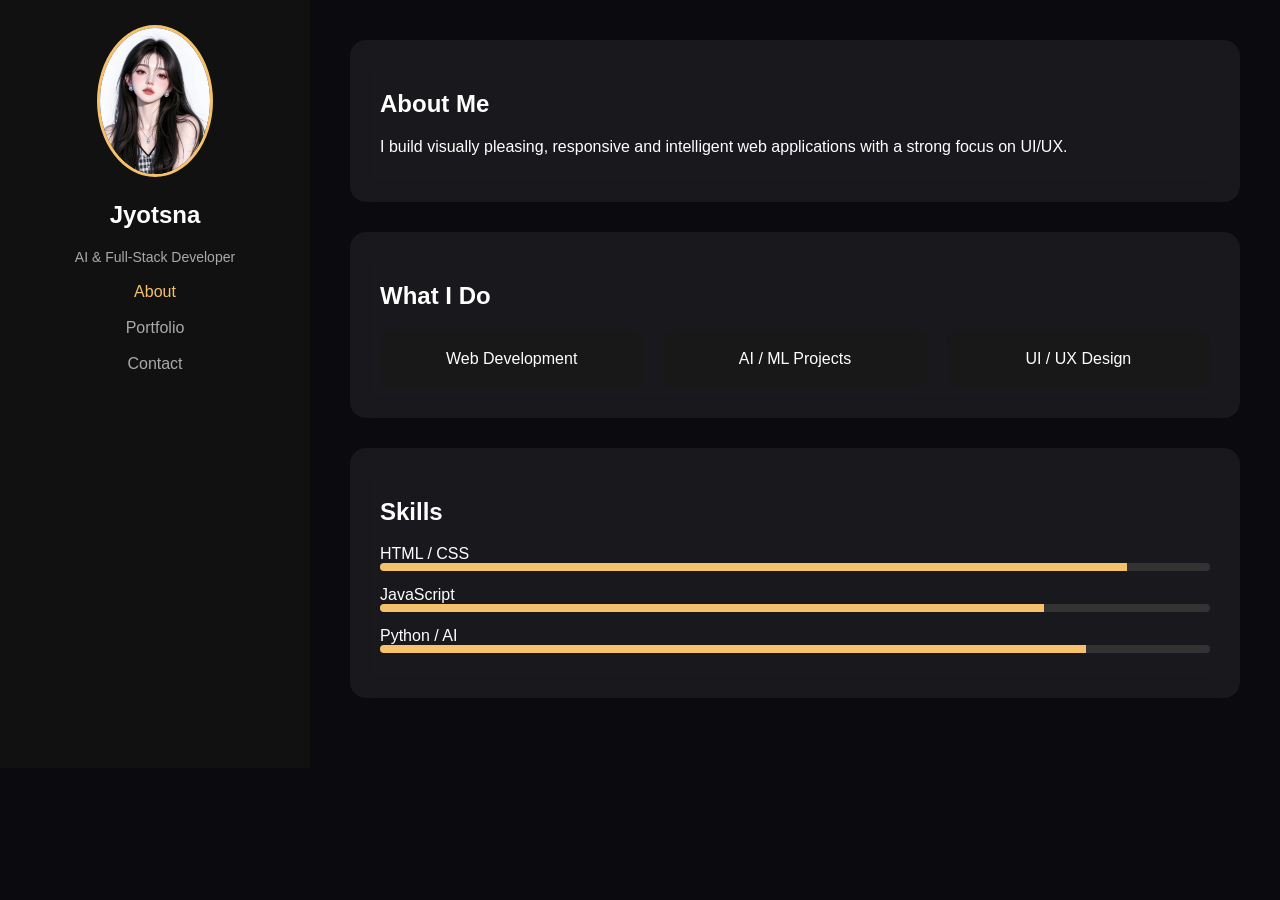
==== index.html @ 209404b4 "Portfolio" ====
<!DOCTYPE html>
<html lang="en">
<head>
<meta charset="UTF-8" />
<meta name="viewport" content="width=device-width, initial-scale=1.0" />
<title>About | Portfolio</title>
<link rel="stylesheet" href="style.css" />
</head>
<body>
<aside class="sidebar">
  <img src="images/profile.jpg" class="avatar" />
  <h2>Jyotsna</h2>
  <p class="role">AI & Full‑Stack Developer</p>
  <nav>
    <a class="active" href="index.html">About</a>
    <a href="projects.html">Portfolio</a>
    <a href="contact.html">Contact</a>
  </nav>
</aside>

<main class="content">
<section class="card glass">
  <h1>About Me</h1>
  <p>I build visually pleasing, responsive and intelligent web applications with a strong focus on UI/UX.</p>
</section>

<section class="card glass">
<h2>What I Do</h2>
<div class="grid">
  <div class="service">Web Development</div>
  <div class="service">AI / ML Projects</div>
  <div class="service">UI / UX Design</div>
</div>
</section>

<section class="card glass">
<h2>Skills</h2>
<div class="skill"><span>HTML / CSS</span><div class="bar"><div style="width:90%"></div></div></div>
<div class="skill"><span>JavaScript</span><div class="bar"><div style="width:80%"></div></div></div>
<div class="skill"><span>Python / AI</span><div class="bar"><div style="width:85%"></div></div></div>
</section>
</main>
</body>
</html>
---- style.css ----
body{margin:0;font-family:Poppins,Arial;background:#0b0b0f;color:#fff;display:flex}
.sidebar{width:260px;background:#111;padding:25px;text-align:center}
.avatar{width:110px;border-radius:50%;border:3px solid #f5c26b}
.role{color:#aaa;font-size:14px}
nav a{display:block;margin:18px 0;color:#aaa;text-decoration:none}
nav a.active{color:#f5c26b}
.content{flex:1;padding:40px}
.card{margin-bottom:30px;padding:30px;border-radius:16px}
.glass{background:rgba(255,255,255,0.06);backdrop-filter:blur(12px)}
.grid{display:grid;grid-template-columns:repeat(auto-fit,minmax(180px,1fr));gap:20px}
.service{padding:20px;background:#181818;border-radius:12px;text-align:center}
.projects{display:grid;grid-template-columns:repeat(auto-fit,minmax(220px,1fr));gap:20px}
.project{padding:40px;text-align:center}
.skill{margin:15px 0}
.bar{height:8px;background:#333;border-radius:5px;overflow:hidden}
.bar div{height:100%;background:#f5c26b}
input,textarea,button{width:100%;margin:10px 0;padding:12px;border-radius:8px;border:none}
button{background:#f5c26b;font-weight:bold}
@media(max-width:768px){body{flex-direction:column}.sidebar{width:100%}}
.project img {
  width: 100%;
  height: 160px;
  object-fit: cover;
  border-radius: 10px;
  margin-bottom: 12px;
}

.project h3 {
  margin: 10px 0 5px;
}

.project p {
  font-size: 14px;
  color: #ccc;
}

.project-link {
  display: inline-block;
  margin-top: 10px;
  color: #f5c26b;
  text-decoration: none;
  font-weight: bold;
}
html {
  scroll-behavior: smooth;
}
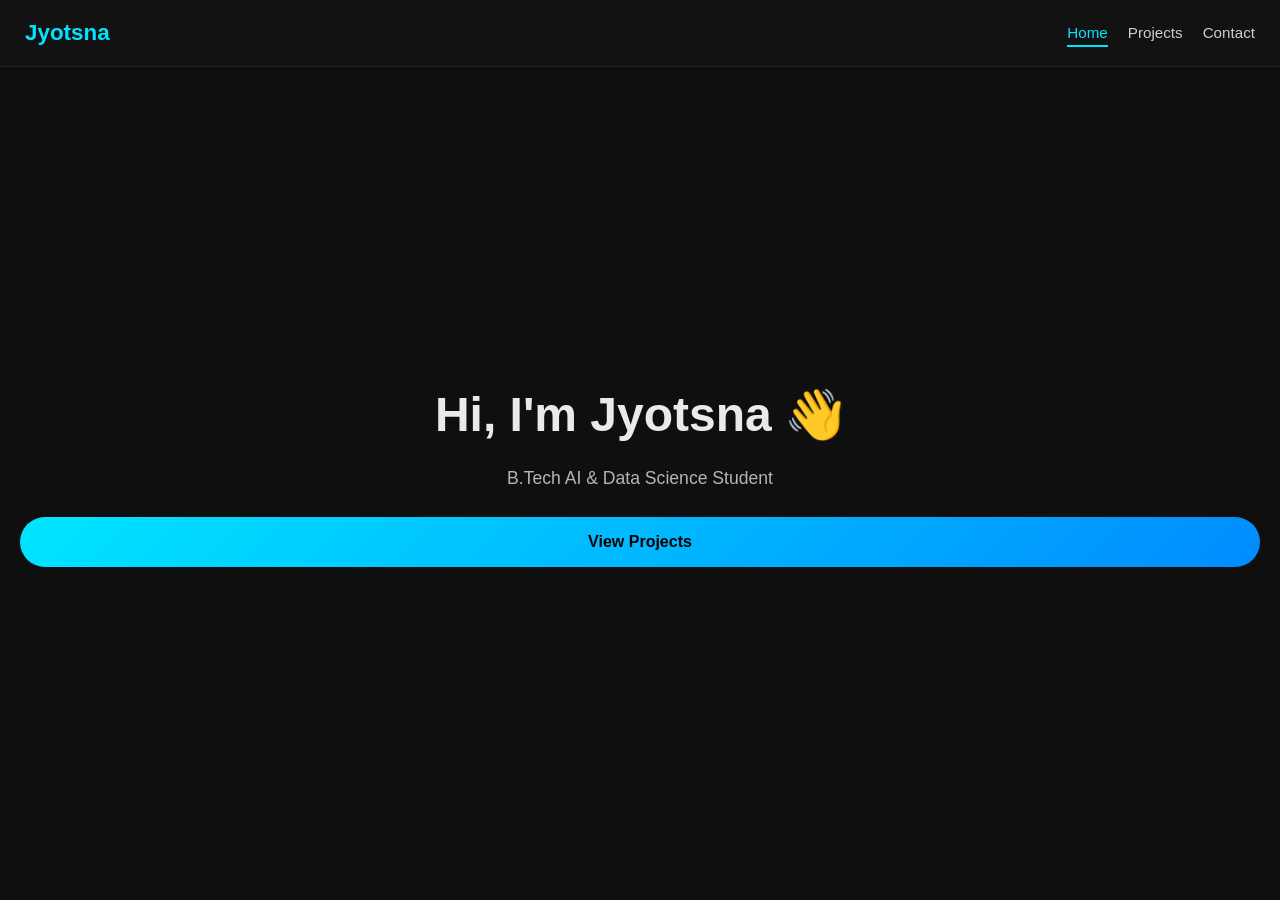
==== commit 5f1a84d9: "Portfolio" ====
--- a/index.html
+++ b/index.html
@@ -1,44 +1,27 @@
 <!DOCTYPE html>
 <html lang="en">
 <head>
-<meta charset="UTF-8" />
-<meta name="viewport" content="width=device-width, initial-scale=1.0" />
-<title>About | Portfolio</title>
-<link rel="stylesheet" href="style.css" />
+    <meta charset="UTF-8">
+    <meta name="viewport" content="width=device-width, initial-scale=1.0">
+    <title>Jyotsna | Portfolio</title>
+    <link rel="stylesheet" href="style.css">
 </head>
 <body>
-<aside class="sidebar">
-  <img src="images/profile.jpg" class="avatar" />
-  <h2>Jyotsna</h2>
-  <p class="role">AI & Full‑Stack Developer</p>
-  <nav>
-    <a class="active" href="index.html">About</a>
-    <a href="projects.html">Portfolio</a>
-    <a href="contact.html">Contact</a>
-  </nav>
-</aside>
 
-<main class="content">
-<section class="card glass">
-  <h1>About Me</h1>
-  <p>I build visually pleasing, responsive and intelligent web applications with a strong focus on UI/UX.</p>
+<nav>
+    <div class="logo">Jyotsna</div>
+    <ul>
+        <li><a href="index.html" class="active">Home</a></li>
+        <li><a href="projects.html">Projects</a></li>
+        <li><a href="contact.html">Contact</a></li>
+    </ul>
+</nav>
+
+<section class="home">
+    <h1>Hi, I'm Jyotsna 👋</h1>
+    <p>B.Tech AI & Data Science Student</p>
+    <a href="projects.html" class="btn">View Projects</a>
 </section>
 
-<section class="card glass">
-<h2>What I Do</h2>
-<div class="grid">
-  <div class="service">Web Development</div>
-  <div class="service">AI / ML Projects</div>
-  <div class="service">UI / UX Design</div>
-</div>
-</section>
-
-<section class="card glass">
-<h2>Skills</h2>
-<div class="skill"><span>HTML / CSS</span><div class="bar"><div style="width:90%"></div></div></div>
-<div class="skill"><span>JavaScript</span><div class="bar"><div style="width:80%"></div></div></div>
-<div class="skill"><span>Python / AI</span><div class="bar"><div style="width:85%"></div></div></div>
-</section>
-</main>
 </body>
-</html>+</html>
--- a/style.css
+++ b/style.css
@@ -1,49 +1,218 @@
-
-
-body{margin:0;font-family:Poppins,Arial;background:#0b0b0f;color:#fff;display:flex}
-.sidebar{width:260px;background:#111;padding:25px;text-align:center}
-.avatar{width:110px;border-radius:50%;border:3px solid #f5c26b}
-.role{color:#aaa;font-size:14px}
-nav a{display:block;margin:18px 0;color:#aaa;text-decoration:none}
-nav a.active{color:#f5c26b}
-.content{flex:1;padding:40px}
-.card{margin-bottom:30px;padding:30px;border-radius:16px}
-.glass{background:rgba(255,255,255,0.06);backdrop-filter:blur(12px)}
-.grid{display:grid;grid-template-columns:repeat(auto-fit,minmax(180px,1fr));gap:20px}
-.service{padding:20px;background:#181818;border-radius:12px;text-align:center}
-.projects{display:grid;grid-template-columns:repeat(auto-fit,minmax(220px,1fr));gap:20px}
-.project{padding:40px;text-align:center}
-.skill{margin:15px 0}
-.bar{height:8px;background:#333;border-radius:5px;overflow:hidden}
-.bar div{height:100%;background:#f5c26b}
-input,textarea,button{width:100%;margin:10px 0;padding:12px;border-radius:8px;border:none}
-button{background:#f5c26b;font-weight:bold}
-@media(max-width:768px){body{flex-direction:column}.sidebar{width:100%}}
-.project img {
-  width: 100%;
-  height: 160px;
-  object-fit: cover;
-  border-radius: 10px;
-  margin-bottom: 12px;
-}
-
-.project h3 {
-  margin: 10px 0 5px;
-}
-
-.project p {
-  font-size: 14px;
-  color: #ccc;
-}
-
-.project-link {
-  display: inline-block;
-  margin-top: 10px;
-  color: #f5c26b;
-  text-decoration: none;
-  font-weight: bold;
-}
-html {
-  scroll-behavior: smooth;
-}
-
+	/* -------------------- RESET -------------------- */
+	* {
+		margin: 0;
+		padding: 0;
+		box-sizing: border-box;
+		font-family: "Segoe UI", Arial, sans-serif;
+		scroll-behavior: smooth;
+	}
+
+	/* -------------------- BODY -------------------- */
+	body {
+		background-color: #0f0f0f;
+		color: #eaeaea;
+		line-height: 1.6;
+	}
+
+	/* -------------------- NAVBAR -------------------- */
+	nav {
+		position: sticky;
+		top: 0;
+		z-index: 100;
+		background: #121212;
+		padding: 15px 25px;
+		display: flex;
+		justify-content: space-between;
+		align-items: center;
+		border-bottom: 1px solid #222;
+	}
+
+	.logo {
+		color: #00e5ff;
+		font-size: 1.4rem;
+		font-weight: bold;
+	}
+
+	nav ul {
+		list-style: none;
+		display: flex;
+	}
+
+	nav ul li {
+		margin-left: 20px;
+	}
+
+	nav a {
+		color: #cfcfcf;
+		text-decoration: none;
+		font-size: 0.95rem;
+		transition: color 0.3s;
+	}
+
+	nav a:hover {
+		color: #00e5ff;
+	}
+
+	nav a.active {
+		color: #00e5ff;
+		border-bottom: 2px solid #00e5ff;
+		padding-bottom: 4px;
+	}
+
+	/* -------------------- HOME -------------------- */
+	.home {
+		min-height: 90vh;
+		padding: 60px 20px;
+		display: flex;
+		flex-direction: column;
+		justify-content: center;
+		text-align: center;
+	}
+
+	.home h1 {
+		font-size: 2.2rem;
+		margin-bottom: 10px;
+	}
+
+	.home p {
+		color: #b5b5b5;
+		font-size: 1.1rem;
+		margin-bottom: 25px;
+	}
+
+	.btn {
+		display: inline-block;
+		padding: 12px 28px;
+		background: linear-gradient(135deg, #00e5ff, #008cff);
+		color: #000;
+		border-radius: 25px;
+		text-decoration: none;
+		font-weight: 600;
+		transition: transform 0.3s, box-shadow 0.3s;
+	}
+
+	.btn:hover {
+		transform: translateY(-2px);
+		box-shadow: 0 8px 25px rgba(0, 229, 255, 0.3);
+	}
+
+	/* -------------------- PROJECTS -------------------- */
+	.projects {
+		padding: 60px 20px;
+		text-align: center;
+	}
+
+	.projects h1 {
+		font-size: 2rem;
+		margin-bottom: 40px;
+	}
+
+	.project-card {
+		background: #161616;
+		margin: 20px auto;
+		max-width: 320px;
+		padding: 18px;
+		border-radius: 15px;
+		border: 1px solid #222;
+		transition: transform 0.3s, box-shadow 0.3s;
+	}
+
+	.project-card:hover {
+		transform: translateY(-5px);
+		box-shadow: 0 10px 30px rgba(0, 0, 0, 0.8);
+	}
+
+	.project-card img {
+		width: 100%;
+		border-radius: 10px;
+		margin-bottom: 15px;
+	}
+
+	.project-card h3 {
+		margin-bottom: 8px;
+	}
+
+	.project-card p {
+		font-size: 0.9rem;
+		color: #bdbdbd;
+		margin-bottom: 12px;
+	}
+
+	.project-card a {
+		color: #00e5ff;
+		text-decoration: none;
+		font-weight: 500;
+	}
+
+	/* -------------------- CONTACT -------------------- */
+	.contact {
+		padding: 60px 20px;
+		text-align: center;
+	}
+
+	.contact h1 {
+		font-size: 2rem;
+		margin-bottom: 30px;
+	}
+
+	form {
+		max-width: 400px;
+		margin: auto;
+	}
+
+	input,
+	textarea {
+		width: 100%;
+		background: #111;
+		border: 1px solid #333;
+		color: #eaeaea;
+		padding: 12px;
+		margin: 10px 0;
+		border-radius: 8px;
+	}
+
+	input:focus,
+	textarea:focus {
+		outline: none;
+		border-color: #00e5ff;
+	}
+
+	button {
+		width: 100%;
+		padding: 12px;
+		background: linear-gradient(135deg, #00e5ff, #008cff);
+		border: none;
+		border-radius: 25px;
+		font-weight: bold;
+		cursor: pointer;
+	}
+
+	#formMessage {
+		margin-top: 15px;
+		font-size: 0.9rem;
+	}
+
+	/* -------------------- RESPONSIVE -------------------- */
+	@media (min-width: 768px) {
+		.home h1 {
+			font-size: 3rem;
+		}
+
+		.projects {
+			display: flex;
+			flex-direction: column;
+			align-items: center;
+		}
+
+		.project-card {
+			max-width: 300px;
+		}
+	}
+
+	@media (min-width: 1024px) {
+		.projects {
+			flex-direction: row;
+			justify-content: center;
+			gap: 30px;
+		}
+	}
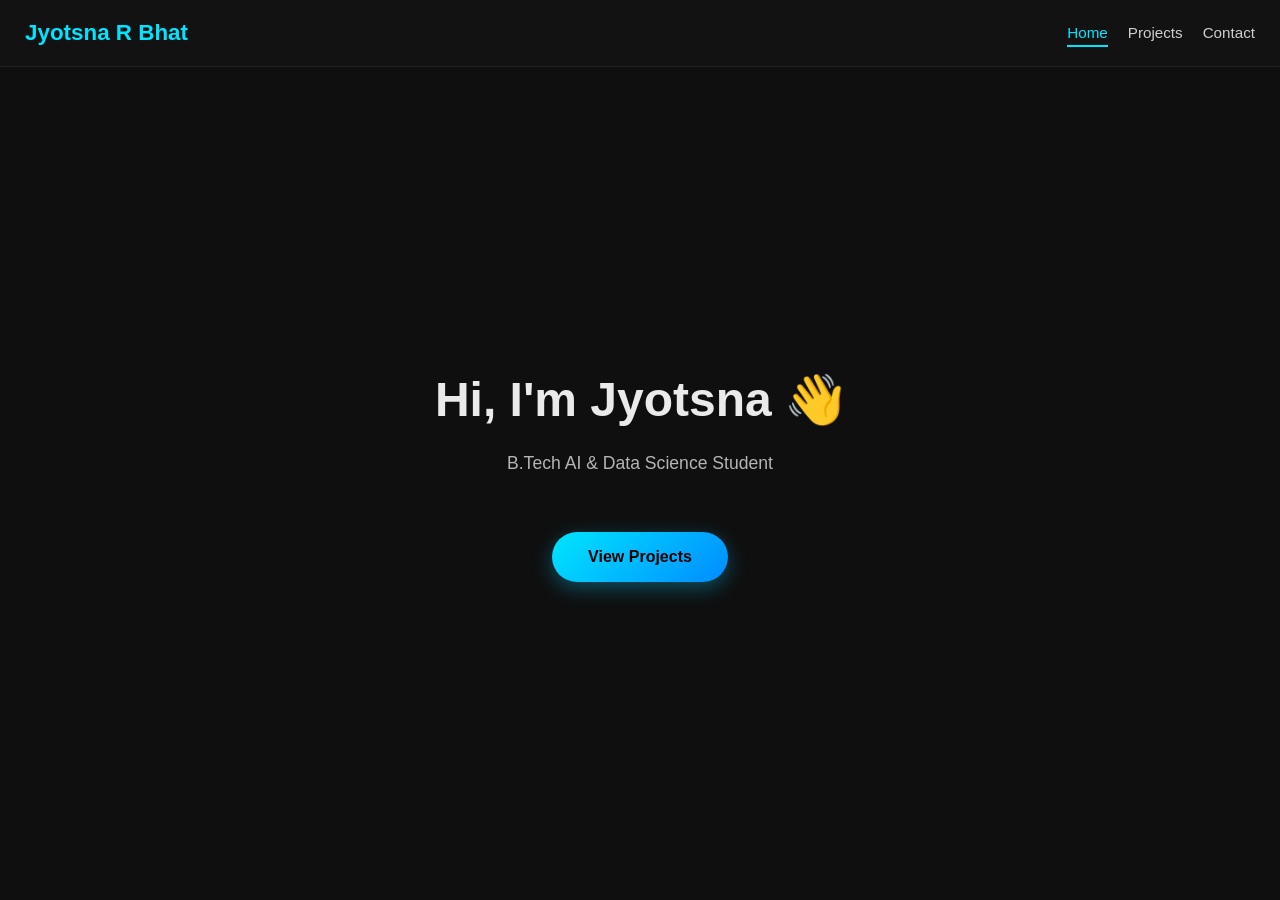
==== commit 19e66928: "Portfolio" ====
--- a/index.html
+++ b/index.html
@@ -1,27 +1,33 @@
 <!DOCTYPE html>
 <html lang="en">
+
 <head>
-    <meta charset="UTF-8">
-    <meta name="viewport" content="width=device-width, initial-scale=1.0">
-    <title>Jyotsna | Portfolio</title>
-    <link rel="stylesheet" href="style.css">
+	<meta charset="UTF-8">
+	<meta name="viewport" content="width=device-width, initial-scale=1.0">
+	<title>Jyotsna | Portfolio</title>
+	<link rel="stylesheet" href="style.css">
 </head>
+
 <body>
 
-<nav>
-    <div class="logo">Jyotsna</div>
-    <ul>
-        <li><a href="index.html" class="active">Home</a></li>
-        <li><a href="projects.html">Projects</a></li>
-        <li><a href="contact.html">Contact</a></li>
-    </ul>
-</nav>
+	<nav>
+		<div class="logo">Jyotsna R Bhat</div>
+		<ul>
+			<li><a href="index.html" class="active">Home</a></li>
+			<li><a href="projects.html">Projects</a></li>
+			<li><a href="contact.html">Contact</a></li>
+		</ul>
+	</nav>
 
-<section class="home">
-    <h1>Hi, I'm Jyotsna 👋</h1>
-    <p>B.Tech AI & Data Science Student</p>
-    <a href="projects.html" class="btn">View Projects</a>
-</section>
+	<section class="home">
+		<h1>Hi, I'm Jyotsna 👋</h1>
+		<p>B.Tech AI & Data Science Student</p>
+		<div class="btn-container">
+			<a href="projects.html" class="btn">View Projects</a>
+		</div>
+
+	</section>
 
 </body>
-</html>
+
+</html>
--- a/style.css
+++ b/style.css
@@ -81,22 +81,40 @@
 	}
 
 	.btn {
-		display: inline-block;
-		padding: 12px 28px;
+		display: inline-flex;
+		align-items: center;
+		justify-content: center;
+
+		padding: 12px 36px;
+		/* controls size */
+		margin-top: 30px;
+
 		background: linear-gradient(135deg, #00e5ff, #008cff);
 		color: #000;
-		border-radius: 25px;
+		font-size: 1rem;
+		font-weight: 600;
+
+		border-radius: 999px;
+		/* perfect pill shape */
 		text-decoration: none;
-		font-weight: 600;
-		transition: transform 0.3s, box-shadow 0.3s;
+
+		width: auto;
+		/* VERY IMPORTANT */
+		max-width: fit-content;
+
+		box-shadow: 0 6px 20px rgba(0, 200, 255, 0.35);
+		transition: all 0.3s ease;
 	}
 
 	.btn:hover {
-		transform: translateY(-2px);
-		box-shadow: 0 8px 25px rgba(0, 229, 255, 0.3);
-	}
+		transform: translateY(-3px) scale(1.05);
+		box-shadow: 0 10px 30px rgba(0, 200, 255, 0.55);
+	}
+
 
 	/* -------------------- PROJECTS -------------------- */
+	/* -------------------- PROJECTS -------------------- */
+
 	.projects {
 		padding: 60px 20px;
 		text-align: center;
@@ -107,24 +125,33 @@
 		margin-bottom: 40px;
 	}
 
+	/* GRID LAYOUT */
+	.project-grid {
+		display: grid;
+		grid-template-columns: 1fr;
+		/* Mobile first */
+		gap: 30px;
+		max-width: 1200px;
+		margin: auto;
+	}
+
+	/* PROJECT CARD */
 	.project-card {
 		background: #161616;
-		margin: 20px auto;
-		max-width: 320px;
-		padding: 18px;
+		padding: 20px;
 		border-radius: 15px;
 		border: 1px solid #222;
 		transition: transform 0.3s, box-shadow 0.3s;
 	}
 
 	.project-card:hover {
-		transform: translateY(-5px);
+		transform: translateY(-6px);
 		box-shadow: 0 10px 30px rgba(0, 0, 0, 0.8);
 	}
 
 	.project-card img {
 		width: 100%;
-		border-radius: 10px;
+		border-radius: 12px;
 		margin-bottom: 15px;
 	}
 
@@ -143,6 +170,21 @@
 		text-decoration: none;
 		font-weight: 500;
 	}
+
+	/* TABLET */
+	@media (min-width: 768px) {
+		.project-grid {
+			grid-template-columns: repeat(2, 1fr);
+		}
+	}
+
+	/* DESKTOP */
+	@media (min-width: 1024px) {
+		.project-grid {
+			grid-template-columns: repeat(3, 1fr);
+		}
+	}
+
 
 	/* -------------------- CONTACT -------------------- */
 	.contact {
@@ -215,4 +257,95 @@
 			justify-content: center;
 			gap: 30px;
 		}
+	}
+
+	/* -------------------- CONTACT GLASS SECTION -------------------- */
+
+	.contact-section {
+		padding: 80px 20px;
+		text-align: center;
+		background: #0b0b0b;
+	}
+
+	.contact-section h1 {
+		font-size: 2.8rem;
+		margin-bottom: 40px;
+	}
+
+	.contact-section h1 span {
+		color: #6c63ff;
+	}
+
+	/* Glass container */
+	.contact-box {
+		max-width: 1100px;
+		margin: auto;
+		padding: 40px;
+		border-radius: 25px;
+		background: rgba(255, 255, 255, 0.05);
+		backdrop-filter: blur(12px);
+		border: 1px solid rgba(255, 255, 255, 0.1);
+	}
+
+	.contact-text {
+		color: #cfcfcf;
+		margin-bottom: 40px;
+		font-size: 1.05rem;
+	}
+
+	/* Cards container */
+	.contact-cards {
+		display: flex;
+		flex-direction: column;
+		gap: 25px;
+	}
+
+	/* Individual card */
+	.contact-card {
+		flex: 1;
+		padding: 30px 20px;
+		border-radius: 18px;
+		background: rgba(255, 255, 255, 0.04);
+		border: 1px solid rgba(255, 255, 255, 0.08);
+		transition: transform 0.3s, box-shadow 0.3s;
+	}
+
+	.contact-card:hover {
+		transform: translateY(-6px);
+		box-shadow: 0 12px 30px rgba(0, 0, 0, 0.6);
+	}
+
+	.contact-card h3 {
+		margin-top: 15px;
+		margin-bottom: 6px;
+	}
+
+	.contact-card p {
+		color: #bdbdbd;
+		font-size: 0.95rem;
+	}
+
+	/* Icon style */
+	.icon {
+		width: 55px;
+		height: 55px;
+		margin: auto;
+		border-radius: 50%;
+		background: rgba(108, 99, 255, 0.15);
+		display: flex;
+		align-items: center;
+		justify-content: center;
+		font-size: 1.4rem;
+	}
+
+	/* Desktop layout */
+	@media (min-width: 768px) {
+		.contact-cards {
+			flex-direction: row;
+		}
+	}
+
+	.btn-container {
+		display: flex;
+		justify-content: center;
 	}
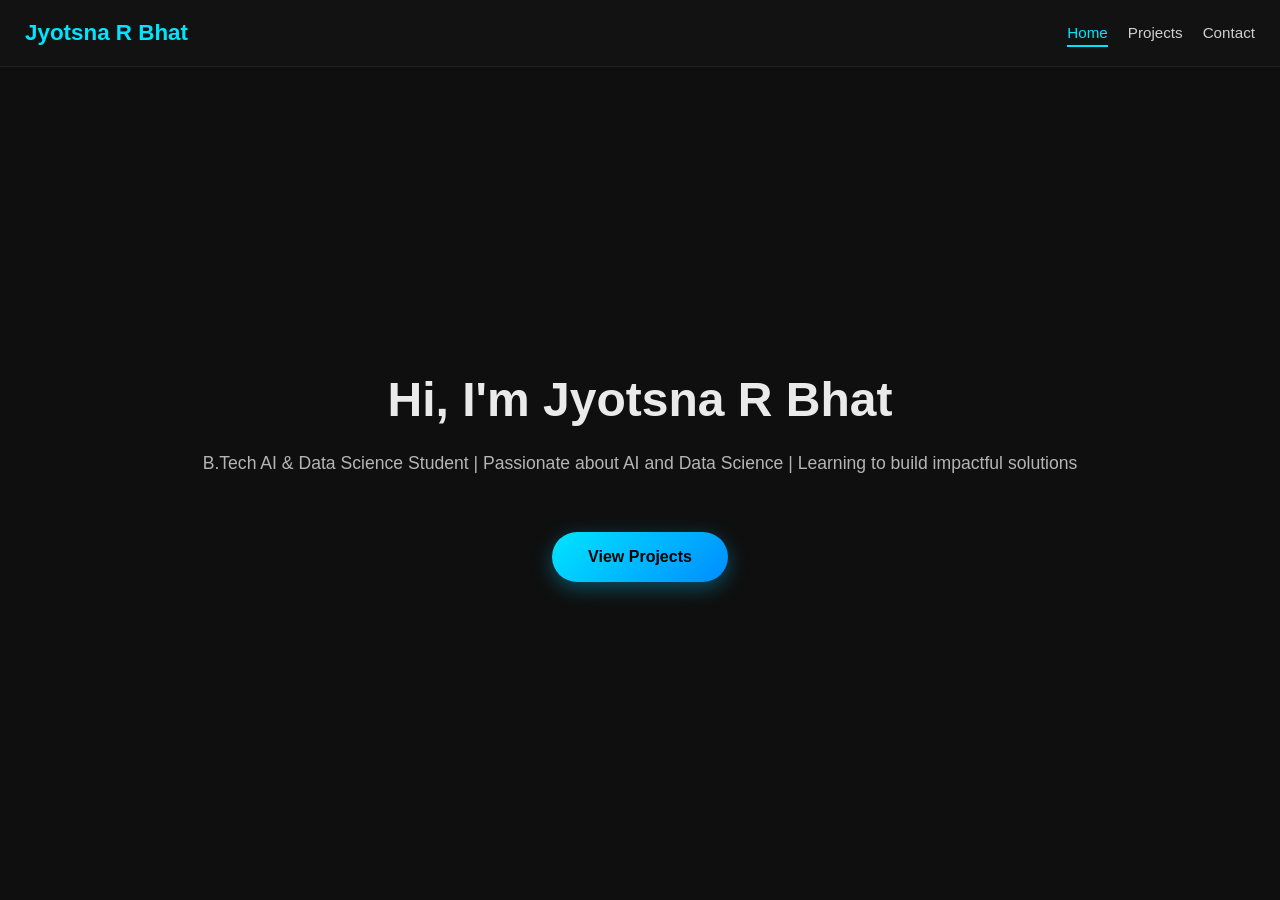
==== commit 8db85247: "Portfolio" ====
--- a/index.html
+++ b/index.html
@@ -20,8 +20,8 @@
 	</nav>
 
 	<section class="home">
-		<h1>Hi, I'm Jyotsna 👋</h1>
-		<p>B.Tech AI & Data Science Student</p>
+		<h1>Hi, I'm Jyotsna R Bhat</h1>
+		<p>B.Tech AI & Data Science Student | Passionate about AI and Data Science | Learning to build impactful solutions</p>
 		<div class="btn-container">
 			<a href="projects.html" class="btn">View Projects</a>
 		</div>
--- a/style.css
+++ b/style.css
@@ -113,8 +113,6 @@
 
 
 	/* -------------------- PROJECTS -------------------- */
-	/* -------------------- PROJECTS -------------------- */
-
 	.projects {
 		padding: 60px 20px;
 		text-align: center;
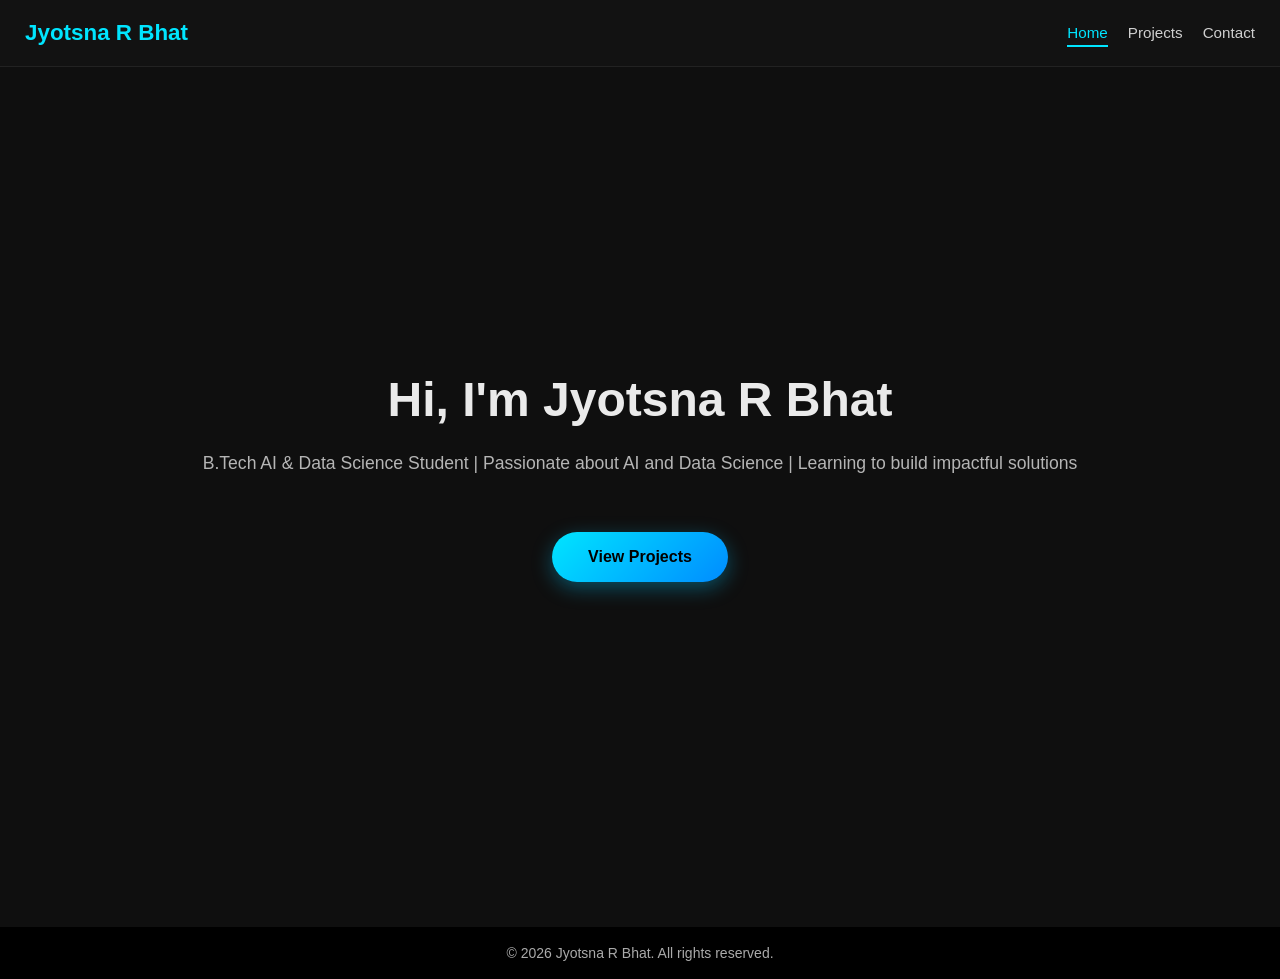
==== commit 771a68ef: "Portfolio" ====
--- a/index.html
+++ b/index.html
@@ -27,6 +27,9 @@
 		</div>
 
 	</section>
+<footer>
+    <p>© 2026 Jyotsna R Bhat. All rights reserved.</p>
+</footer>
 
 </body>
 
--- a/style.css
+++ b/style.css
@@ -1,4 +1,3 @@
-	/* -------------------- RESET -------------------- */
 	* {
 		margin: 0;
 		padding: 0;
@@ -7,14 +6,12 @@
 		scroll-behavior: smooth;
 	}
 
-	/* -------------------- BODY -------------------- */
 	body {
 		background-color: #0f0f0f;
 		color: #eaeaea;
 		line-height: 1.6;
 	}
 
-	/* -------------------- NAVBAR -------------------- */
 	nav {
 		position: sticky;
 		top: 0;
@@ -59,7 +56,6 @@
 		padding-bottom: 4px;
 	}
 
-	/* -------------------- HOME -------------------- */
 	.home {
 		min-height: 90vh;
 		padding: 60px 20px;
@@ -86,7 +82,6 @@
 		justify-content: center;
 
 		padding: 12px 36px;
-		/* controls size */
 		margin-top: 30px;
 
 		background: linear-gradient(135deg, #00e5ff, #008cff);
@@ -95,11 +90,9 @@
 		font-weight: 600;
 
 		border-radius: 999px;
-		/* perfect pill shape */
 		text-decoration: none;
 
 		width: auto;
-		/* VERY IMPORTANT */
 		max-width: fit-content;
 
 		box-shadow: 0 6px 20px rgba(0, 200, 255, 0.35);
@@ -112,7 +105,6 @@
 	}
 
 
-	/* -------------------- PROJECTS -------------------- */
 	.projects {
 		padding: 60px 20px;
 		text-align: center;
@@ -123,17 +115,15 @@
 		margin-bottom: 40px;
 	}
 
-	/* GRID LAYOUT */
 	.project-grid {
 		display: grid;
 		grid-template-columns: 1fr;
-		/* Mobile first */
+
 		gap: 30px;
 		max-width: 1200px;
 		margin: auto;
 	}
 
-	/* PROJECT CARD */
 	.project-card {
 		background: #161616;
 		padding: 20px;
@@ -164,19 +154,17 @@
 	}
 
 	.project-card a {
-		color: #00e5ff;
+		color: #060606;
 		text-decoration: none;
 		font-weight: 500;
 	}
 
-	/* TABLET */
 	@media (min-width: 768px) {
 		.project-grid {
 			grid-template-columns: repeat(2, 1fr);
 		}
 	}
 
-	/* DESKTOP */
 	@media (min-width: 1024px) {
 		.project-grid {
 			grid-template-columns: repeat(3, 1fr);
@@ -184,7 +172,6 @@
 	}
 
 
-	/* -------------------- CONTACT -------------------- */
 	.contact {
 		padding: 60px 20px;
 		text-align: center;
@@ -232,7 +219,6 @@
 		font-size: 0.9rem;
 	}
 
-	/* -------------------- RESPONSIVE -------------------- */
 	@media (min-width: 768px) {
 		.home h1 {
 			font-size: 3rem;
@@ -257,93 +243,132 @@
 		}
 	}
 
-	/* -------------------- CONTACT GLASS SECTION -------------------- */
-
-	.contact-section {
-		padding: 80px 20px;
-		text-align: center;
-		background: #0b0b0b;
-	}
-
-	.contact-section h1 {
-		font-size: 2.8rem;
-		margin-bottom: 40px;
-	}
-
-	.contact-section h1 span {
-		color: #6c63ff;
-	}
-
-	/* Glass container */
-	.contact-box {
-		max-width: 1100px;
-		margin: auto;
-		padding: 40px;
-		border-radius: 25px;
-		background: rgba(255, 255, 255, 0.05);
-		backdrop-filter: blur(12px);
-		border: 1px solid rgba(255, 255, 255, 0.1);
-	}
-
-	.contact-text {
-		color: #cfcfcf;
-		margin-bottom: 40px;
-		font-size: 1.05rem;
-	}
-
-	/* Cards container */
-	.contact-cards {
-		display: flex;
-		flex-direction: column;
-		gap: 25px;
-	}
-
-	/* Individual card */
-	.contact-card {
-		flex: 1;
-		padding: 30px 20px;
-		border-radius: 18px;
-		background: rgba(255, 255, 255, 0.04);
-		border: 1px solid rgba(255, 255, 255, 0.08);
-		transition: transform 0.3s, box-shadow 0.3s;
-	}
-
-	.contact-card:hover {
-		transform: translateY(-6px);
-		box-shadow: 0 12px 30px rgba(0, 0, 0, 0.6);
-	}
-
-	.contact-card h3 {
-		margin-top: 15px;
-		margin-bottom: 6px;
-	}
-
-	.contact-card p {
-		color: #bdbdbd;
-		font-size: 0.95rem;
-	}
-
-	/* Icon style */
-	.icon {
-		width: 55px;
-		height: 55px;
-		margin: auto;
-		border-radius: 50%;
-		background: rgba(108, 99, 255, 0.15);
-		display: flex;
-		align-items: center;
-		justify-content: center;
-		font-size: 1.4rem;
-	}
-
-	/* Desktop layout */
-	@media (min-width: 768px) {
-		.contact-cards {
-			flex-direction: row;
-		}
-	}
-
-	.btn-container {
-		display: flex;
-		justify-content: center;
-	}+	
+
+
+.contact-page {
+    min-height: 100vh;
+    display: flex;
+    align-items: center;
+    justify-content: center;
+    background: radial-gradient(circle at top, #111, #000);
+    padding: 40px 20px;
+}
+
+.contact-wrapper {
+    display: flex;
+    gap: 40px;
+    max-width: 900px;
+    width: 100%;
+    background: #111;
+    padding: 40px;
+    border-radius: 18px;
+}
+
+.contact-info {
+    flex: 1;
+}
+
+.contact-info h2 {
+    color: #00e5ff;
+    margin-bottom: 15px;
+}
+
+.contact-info p {
+    color: #bbb;
+    margin-bottom: 20px;
+}
+
+.info-box {
+    background: #1a1a1a;
+    padding: 15px;
+    border-radius: 10px;
+    margin-bottom: 15px;
+}
+
+.linkedin-link {
+    display: inline-flex;
+    align-items: center;
+    gap: 10px;
+    margin-top: 15px;
+    color: #00e5ff;
+    text-decoration: none;
+    transition: transform 0.3s, color 0.3s;
+}
+
+.linkedin-link i {
+    font-size: 1.5rem;
+}
+
+.linkedin-link:hover {
+    transform: scale(1.1);
+    color: #008cff;
+}
+
+.contact-form {
+    flex: 1;
+}
+
+.contact-form form {
+    background: #0d0d0d;
+    padding: 25px;
+    border-radius: 14px;
+}
+
+.contact-form h3 {
+    margin-bottom: 20px;
+}
+
+.contact-form input,
+.contact-form textarea {
+    width: 100%;
+    background: #111;
+    border: 1px solid #333;
+    color: #eaeaea;
+    padding: 12px;
+    margin-bottom: 15px;
+    border-radius: 8px;
+}
+
+.contact-form input:focus,
+.contact-form textarea:focus {
+    outline: none;
+    border-color: #00e5ff;
+}
+
+.contact-form button {
+    width: 100%;
+    padding: 12px;
+    background: linear-gradient(135deg, #00e5ff, #008cff);
+    border: none;
+    border-radius: 25px;
+    font-weight: bold;
+    cursor: pointer;
+}
+
+#formMessage {
+    margin-top: 12px;
+    font-size: 0.9rem;
+}
+
+@media (max-width: 768px) {
+    .contact-wrapper {
+        flex-direction: column;
+    }
+}
+footer {
+    background: #000;
+    color: #aaa;
+    padding: 15px 0;
+    margin-top: 50px;
+
+    display: flex;
+    justify-content: center;
+    align-items: center;
+    text-align: center;
+}
+
+footer p {
+    margin: 0;
+    font-size: 14px;
+}
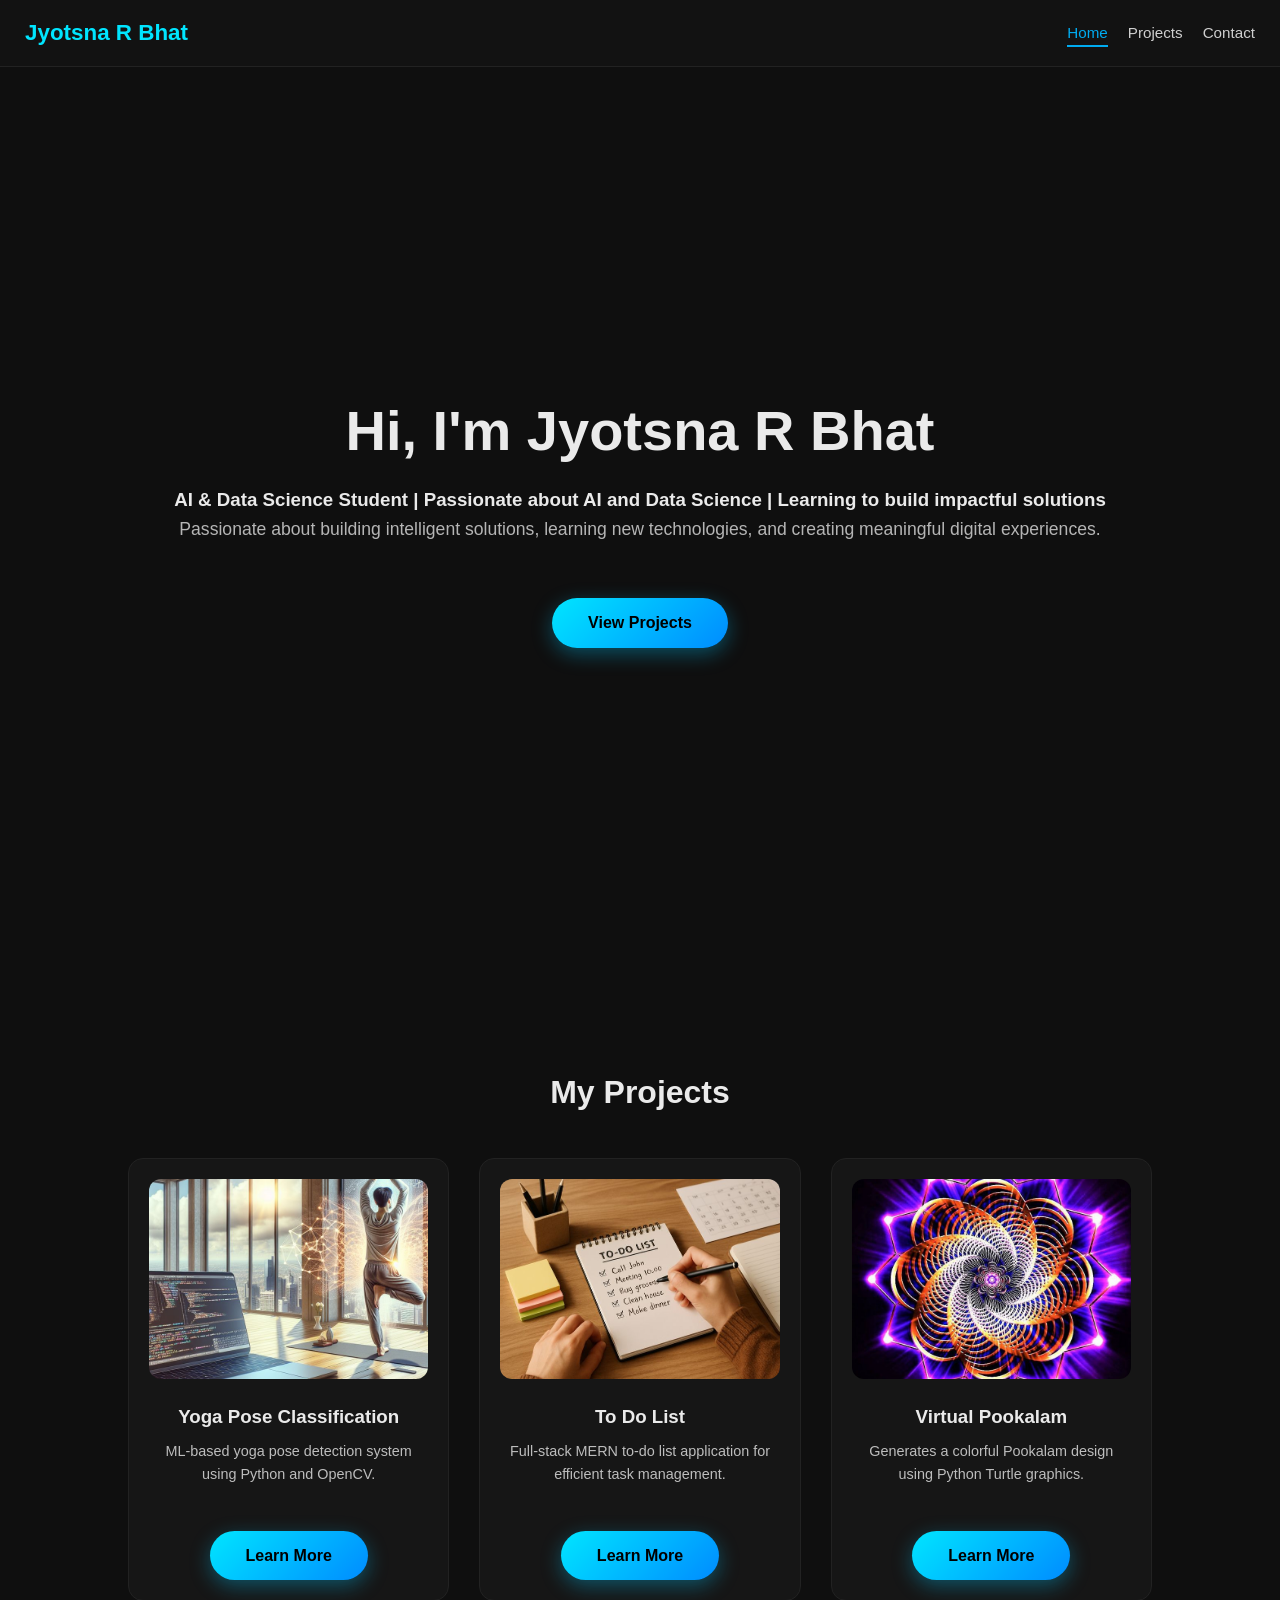
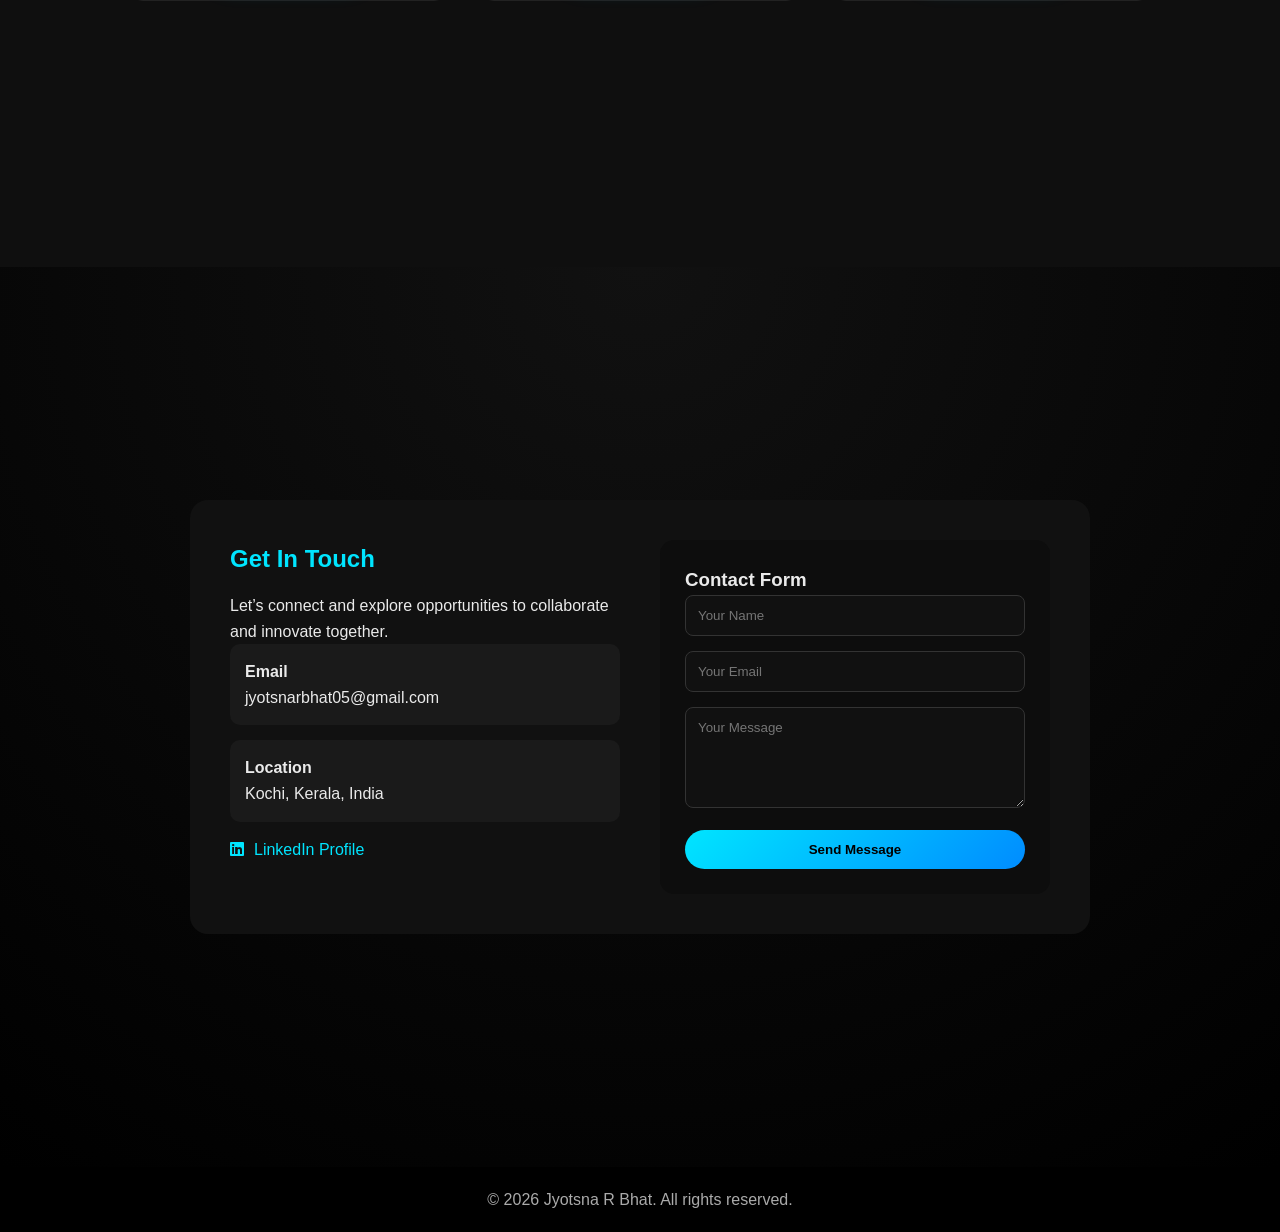
==== commit d0900468: "Portfolio" ====
--- a/index.html
+++ b/index.html
@@ -5,6 +5,7 @@
 	<meta charset="UTF-8">
 	<meta name="viewport" content="width=device-width, initial-scale=1.0">
 	<title>Jyotsna | Portfolio</title>
+	<link rel="stylesheet" href="https://cdnjs.cloudflare.com/ajax/libs/font-awesome/6.5.0/css/all.min.css">
 	<link rel="stylesheet" href="style.css">
 </head>
 
@@ -13,24 +14,90 @@
 	<nav>
 		<div class="logo">Jyotsna R Bhat</div>
 		<ul>
-			<li><a href="index.html" class="active">Home</a></li>
-			<li><a href="projects.html">Projects</a></li>
-			<li><a href="contact.html">Contact</a></li>
+			<li><a href="#home" class="nav-link active">Home</a></li>
+			<li><a href="#projects" class="nav-link">Projects</a></li>
+			<li><a href="#contact" class="nav-link">Contact</a></li>
 		</ul>
 	</nav>
 
-	<section class="home">
-		<h1>Hi, I'm Jyotsna R Bhat</h1>
-		<p>B.Tech AI & Data Science Student | Passionate about AI and Data Science | Learning to build impactful solutions</p>
-		<div class="btn-container">
-			<a href="projects.html" class="btn">View Projects</a>
+	<section id="home" class="home">
+		<div class="home-content">
+			<h1>Hi, I'm Jyotsna R Bhat</h1>
+			<h3>AI & Data Science Student | Passionate about AI and Data Science | Learning to build impactful solutions
+			</h3>
+			<p>
+				Passionate about building intelligent solutions, learning new technologies,
+				and creating meaningful digital experiences.
+			</p>
+			<div class="home-buttons">
+				<a href="#projects" class="btn">View Projects</a>
+			</div>
 		</div>
+	</section>
 
+	<section id="projects" class="projects">
+		<h1>My Projects</h1>
+		<div class="project-grid">
+			<article class="project-card">
+				<img src="images/project1.jpg" alt="Yoga Pose Classification">
+				<h3>Yoga Pose Classification</h3>
+				<p>ML-based yoga pose detection system using Python and OpenCV.</p>
+				<a href="https://github.com/JyotsnaRBhat12/Projects" target="_blank" class="btn">Learn More</a>
+			</article>
+
+			<article class="project-card">
+				<img src="images/project2.jpg" alt="To Do List">
+				<h3>To Do List</h3>
+				<p>Full-stack MERN to-do list application for efficient task management.</p>
+				<a href="https://github.com/JyotsnaRBhat12/TODO-LIST" target="_blank" class="btn">Learn More</a>
+			</article>
+
+			<article class="project-card">
+				<img src="images/project3.jpg" alt="Virtual Pookalam">
+				<h3>Virtual Pookalam</h3>
+				<p>Generates a colorful Pookalam design using Python Turtle graphics.</p>
+				<a href="https://github.com/JyotsnaRBhat12/Virtual-pookalam" target="_blank" class="btn">Learn More</a>
+			</article>
+		</div>
 	</section>
-<footer>
-    <p>© 2026 Jyotsna R Bhat. All rights reserved.</p>
-</footer>
 
+	<section id="contact" class="contact-page">
+		<div class="contact-wrapper">
+			<div class="contact-info">
+				<h2>Get In Touch</h2>
+				<p>Let’s connect and explore opportunities to collaborate and innovate together.</p>
+				<div class="info-box">
+					<strong>Email</strong>
+					<p>jyotsnarbhat05@gmail.com</p>
+				</div>
+				<div class="info-box">
+					<strong>Location</strong>
+					<p>Kochi, Kerala, India</p>
+				</div>
+				<a href="https://www.linkedin.com/in/jyotsna-r-bhat/" target="_blank" class="linkedin-link">
+					<i class="fab fa-linkedin"></i>
+					<span>LinkedIn Profile</span>
+				</a>
+			</div>
+
+			<div class="contact-form">
+				<form id="contactForm">
+					<h3>Contact Form</h3>
+					<input type="text" id="name" placeholder="Your Name" required>
+					<input type="email" id="email" placeholder="Your Email" required>
+					<textarea id="message" rows="5" placeholder="Your Message" required></textarea>
+					<button type="submit">Send Message</button>
+					<p id="formMessage"></p>
+				</form>
+			</div>
+		</div>
+	</section>
+
+	<footer>
+		<p>© 2026 Jyotsna R Bhat. All rights reserved.</p>
+	</footer>
+
+	<script src="script.js"></script>
 </body>
 
 </html>
--- a/style.css
+++ b/style.css
@@ -1,258 +1,165 @@
-	* {
-		margin: 0;
-		padding: 0;
-		box-sizing: border-box;
-		font-family: "Segoe UI", Arial, sans-serif;
-		scroll-behavior: smooth;
-	}
-
-	body {
-		background-color: #0f0f0f;
-		color: #eaeaea;
-		line-height: 1.6;
-	}
-
-	nav {
-		position: sticky;
-		top: 0;
-		z-index: 100;
-		background: #121212;
-		padding: 15px 25px;
-		display: flex;
-		justify-content: space-between;
-		align-items: center;
-		border-bottom: 1px solid #222;
-	}
-
-	.logo {
-		color: #00e5ff;
-		font-size: 1.4rem;
-		font-weight: bold;
-	}
-
-	nav ul {
-		list-style: none;
-		display: flex;
-	}
-
-	nav ul li {
-		margin-left: 20px;
-	}
-
-	nav a {
-		color: #cfcfcf;
-		text-decoration: none;
-		font-size: 0.95rem;
-		transition: color 0.3s;
-	}
-
-	nav a:hover {
-		color: #00e5ff;
-	}
-
-	nav a.active {
-		color: #00e5ff;
-		border-bottom: 2px solid #00e5ff;
-		padding-bottom: 4px;
-	}
-
-	.home {
-		min-height: 90vh;
-		padding: 60px 20px;
-		display: flex;
-		flex-direction: column;
-		justify-content: center;
-		text-align: center;
-	}
-
-	.home h1 {
-		font-size: 2.2rem;
-		margin-bottom: 10px;
-	}
-
-	.home p {
-		color: #b5b5b5;
-		font-size: 1.1rem;
-		margin-bottom: 25px;
-	}
-
-	.btn {
-		display: inline-flex;
-		align-items: center;
-		justify-content: center;
-
-		padding: 12px 36px;
-		margin-top: 30px;
-
-		background: linear-gradient(135deg, #00e5ff, #008cff);
-		color: #000;
-		font-size: 1rem;
-		font-weight: 600;
-
-		border-radius: 999px;
-		text-decoration: none;
-
-		width: auto;
-		max-width: fit-content;
-
-		box-shadow: 0 6px 20px rgba(0, 200, 255, 0.35);
-		transition: all 0.3s ease;
-	}
-
-	.btn:hover {
-		transform: translateY(-3px) scale(1.05);
-		box-shadow: 0 10px 30px rgba(0, 200, 255, 0.55);
-	}
-
-
-	.projects {
-		padding: 60px 20px;
-		text-align: center;
-	}
-
-	.projects h1 {
-		font-size: 2rem;
-		margin-bottom: 40px;
-	}
-
-	.project-grid {
-		display: grid;
-		grid-template-columns: 1fr;
-
-		gap: 30px;
-		max-width: 1200px;
-		margin: auto;
-	}
-
-	.project-card {
-		background: #161616;
-		padding: 20px;
-		border-radius: 15px;
-		border: 1px solid #222;
-		transition: transform 0.3s, box-shadow 0.3s;
-	}
-
-	.project-card:hover {
-		transform: translateY(-6px);
-		box-shadow: 0 10px 30px rgba(0, 0, 0, 0.8);
-	}
-
-	.project-card img {
-		width: 100%;
-		border-radius: 12px;
-		margin-bottom: 15px;
-	}
-
-	.project-card h3 {
-		margin-bottom: 8px;
-	}
-
-	.project-card p {
-		font-size: 0.9rem;
-		color: #bdbdbd;
-		margin-bottom: 12px;
-	}
-
-	.project-card a {
-		color: #060606;
-		text-decoration: none;
-		font-weight: 500;
-	}
-
-	@media (min-width: 768px) {
-		.project-grid {
-			grid-template-columns: repeat(2, 1fr);
-		}
-	}
-
-	@media (min-width: 1024px) {
-		.project-grid {
-			grid-template-columns: repeat(3, 1fr);
-		}
-	}
-
-
-	.contact {
-		padding: 60px 20px;
-		text-align: center;
-	}
-
-	.contact h1 {
-		font-size: 2rem;
-		margin-bottom: 30px;
-	}
-
-	form {
-		max-width: 400px;
-		margin: auto;
-	}
-
-	input,
-	textarea {
-		width: 100%;
-		background: #111;
-		border: 1px solid #333;
-		color: #eaeaea;
-		padding: 12px;
-		margin: 10px 0;
-		border-radius: 8px;
-	}
-
-	input:focus,
-	textarea:focus {
-		outline: none;
-		border-color: #00e5ff;
-	}
-
-	button {
-		width: 100%;
-		padding: 12px;
-		background: linear-gradient(135deg, #00e5ff, #008cff);
-		border: none;
-		border-radius: 25px;
-		font-weight: bold;
-		cursor: pointer;
-	}
-
-	#formMessage {
-		margin-top: 15px;
-		font-size: 0.9rem;
-	}
-
-	@media (min-width: 768px) {
-		.home h1 {
-			font-size: 3rem;
-		}
-
-		.projects {
-			display: flex;
-			flex-direction: column;
-			align-items: center;
-		}
-
-		.project-card {
-			max-width: 300px;
-		}
-	}
-
-	@media (min-width: 1024px) {
-		.projects {
-			flex-direction: row;
-			justify-content: center;
-			gap: 30px;
-		}
-	}
-
-	
-
+* {
+    margin: 0;
+    padding: 0;
+    box-sizing: border-box;
+    font-family: "Segoe UI", Arial, sans-serif;
+}
+
+html {
+    scroll-behavior: smooth;
+}
+
+body {
+    background-color: #0f0f0f;
+    color: #eaeaea;
+    line-height: 1.6;
+}
+
+nav {
+    position: sticky;
+    top: 0;
+    z-index: 100;
+    background: #121212;
+    padding: 15px 25px;
+    display: flex;
+    justify-content: space-between;
+    align-items: center;
+    border-bottom: 1px solid #222;
+}
+
+.logo {
+    color: #00e5ff;
+    font-size: 1.4rem;
+    font-weight: bold;
+}
+
+nav ul {
+    list-style: none;
+    display: flex;
+}
+
+nav ul li {
+    margin-left: 20px;
+}
+
+nav a {
+    color: #cfcfcf;
+    text-decoration: none;
+    font-size: 0.95rem;
+    transition: color 0.3s;
+}
+
+nav a:hover, 
+nav a.active {
+    color: #00e5ff;
+}
+
+nav a.active {
+    border-bottom: 2px solid #00e5ff;
+    padding-bottom: 4px;
+}
+
+section {
+    padding: 100px 20px; 
+    min-height: 100vh;
+}
+
+
+.home {
+    display: flex;
+    flex-direction: column;
+    justify-content: center;
+    text-align: center;
+}
+
+.home h1 {
+    font-size: 2.2rem;
+    margin-bottom: 10px;
+}
+
+.home p {
+    color: #b5b5b5;
+    font-size: 1.1rem;
+    margin-bottom: 25px;
+}
+
+.btn {
+    display: inline-flex;
+    align-items: center;
+    justify-content: center;
+    padding: 12px 36px;
+    margin: 30px auto 0; 
+    background: linear-gradient(135deg, #00e5ff, #008cff);
+    color: #000;
+    font-size: 1rem;
+    font-weight: 600;
+    border-radius: 999px;
+    text-decoration: none;
+    width: auto;
+    max-width: fit-content;
+    box-shadow: 0 6px 20px rgba(0, 200, 255, 0.35);
+    transition: all 0.3s ease;
+}
+
+.btn:hover {
+    transform: translateY(-3px) scale(1.05);
+    box-shadow: 0 10px 30px rgba(0, 200, 255, 0.55);
+}
+
+
+.projects {
+    text-align: center;
+}
+
+.projects h1 {
+    font-size: 2rem;
+    margin-bottom: 40px;
+}
+
+.project-grid {
+    display: grid;
+    grid-template-columns: 1fr;
+    gap: 30px;
+    max-width: 1200px;
+    margin: auto;
+}
+
+.project-card {
+    background: #161616;
+    padding: 20px;
+    border-radius: 15px;
+    border: 1px solid #222;
+    transition: transform 0.3s, box-shadow 0.3s;
+}
+
+.project-card:hover {
+    transform: translateY(-6px);
+    box-shadow: 0 10px 30px rgba(0, 0, 0, 0.8);
+}
+
+.project-card img {
+    width: 100%;
+    height: 200px; 
+    object-fit: cover;
+    border-radius: 12px;
+    margin-bottom: 15px;
+}
+
+.project-card h3 {
+    margin-bottom: 8px;
+}
+
+.project-card p {
+    font-size: 0.9rem;
+    color: #bdbdbd;
+    margin-bottom: 15px;
+}
 
 .contact-page {
-    min-height: 100vh;
     display: flex;
     align-items: center;
     justify-content: center;
     background: radial-gradient(circle at top, #111, #000);
-    padding: 40px 20px;
 }
 
 .contact-wrapper {
@@ -263,6 +170,7 @@
     background: #111;
     padding: 40px;
     border-radius: 18px;
+    text-align: left;
 }
 
 .contact-info {
@@ -272,11 +180,6 @@
 .contact-info h2 {
     color: #00e5ff;
     margin-bottom: 15px;
-}
-
-.contact-info p {
-    color: #bbb;
-    margin-bottom: 20px;
 }
 
 .info-box {
@@ -290,19 +193,13 @@
     display: inline-flex;
     align-items: center;
     gap: 10px;
-    margin-top: 15px;
     color: #00e5ff;
     text-decoration: none;
-    transition: transform 0.3s, color 0.3s;
-}
-
-.linkedin-link i {
-    font-size: 1.5rem;
+    transition: transform 0.3s;
 }
 
 .linkedin-link:hover {
-    transform: scale(1.1);
-    color: #008cff;
+    transform: scale(1.05);
 }
 
 .contact-form {
@@ -313,10 +210,7 @@
     background: #0d0d0d;
     padding: 25px;
     border-radius: 14px;
-}
-
-.contact-form h3 {
-    margin-bottom: 20px;
+    max-width: 100%;
 }
 
 .contact-form input,
@@ -344,31 +238,73 @@
     border-radius: 25px;
     font-weight: bold;
     cursor: pointer;
-}
-
-#formMessage {
-    margin-top: 12px;
-    font-size: 0.9rem;
+    color: #000;
+}
+
+footer {
+    background: #000;
+    color: #aaa;
+    padding: 20px 0;
+    text-align: center;
+}
+
+@media (min-width: 768px) {
+    .home h1 {
+        font-size: 3.5rem;
+    }
+    .project-grid {
+        grid-template-columns: repeat(2, 1fr);
+    }
+}
+
+@media (min-width: 1024px) {
+    .project-grid {
+        grid-template-columns: repeat(3, 1fr);
+    }
 }
 
 @media (max-width: 768px) {
     .contact-wrapper {
         flex-direction: column;
     }
-}
-footer {
-    background: #000;
-    color: #aaa;
-    padding: 15px 0;
-    margin-top: 50px;
-
-    display: flex;
-    justify-content: center;
-    align-items: center;
-    text-align: center;
-}
-
-footer p {
-    margin: 0;
-    font-size: 14px;
-}
+    section {
+        padding: 80px 15px;
+    }
+}
+
+
+
+	
+html {
+    scroll-behavior: smooth;
+}
+
+section {
+    padding: 100px 10%; 
+    min-height: 100vh;
+}
+
+nav ul li a.active {
+    color: #00abf0;
+    border-bottom: 2px solid #00abf0;
+}
+
+
+
+.home-content, 
+.project-card, 
+.contact-wrapper {
+    opacity: 0;
+    transform: translateY(20px) scale(0.95);
+    transition: all 0.6s ease-out;
+}
+
+.appear {
+    opacity: 1;
+    transform: translateY(0) scale(1);
+}
+
+.project-card:hover {
+    border-color: #00e5ff;
+    box-shadow: 0 0 15px rgba(0, 229, 255, 0.2);
+}
